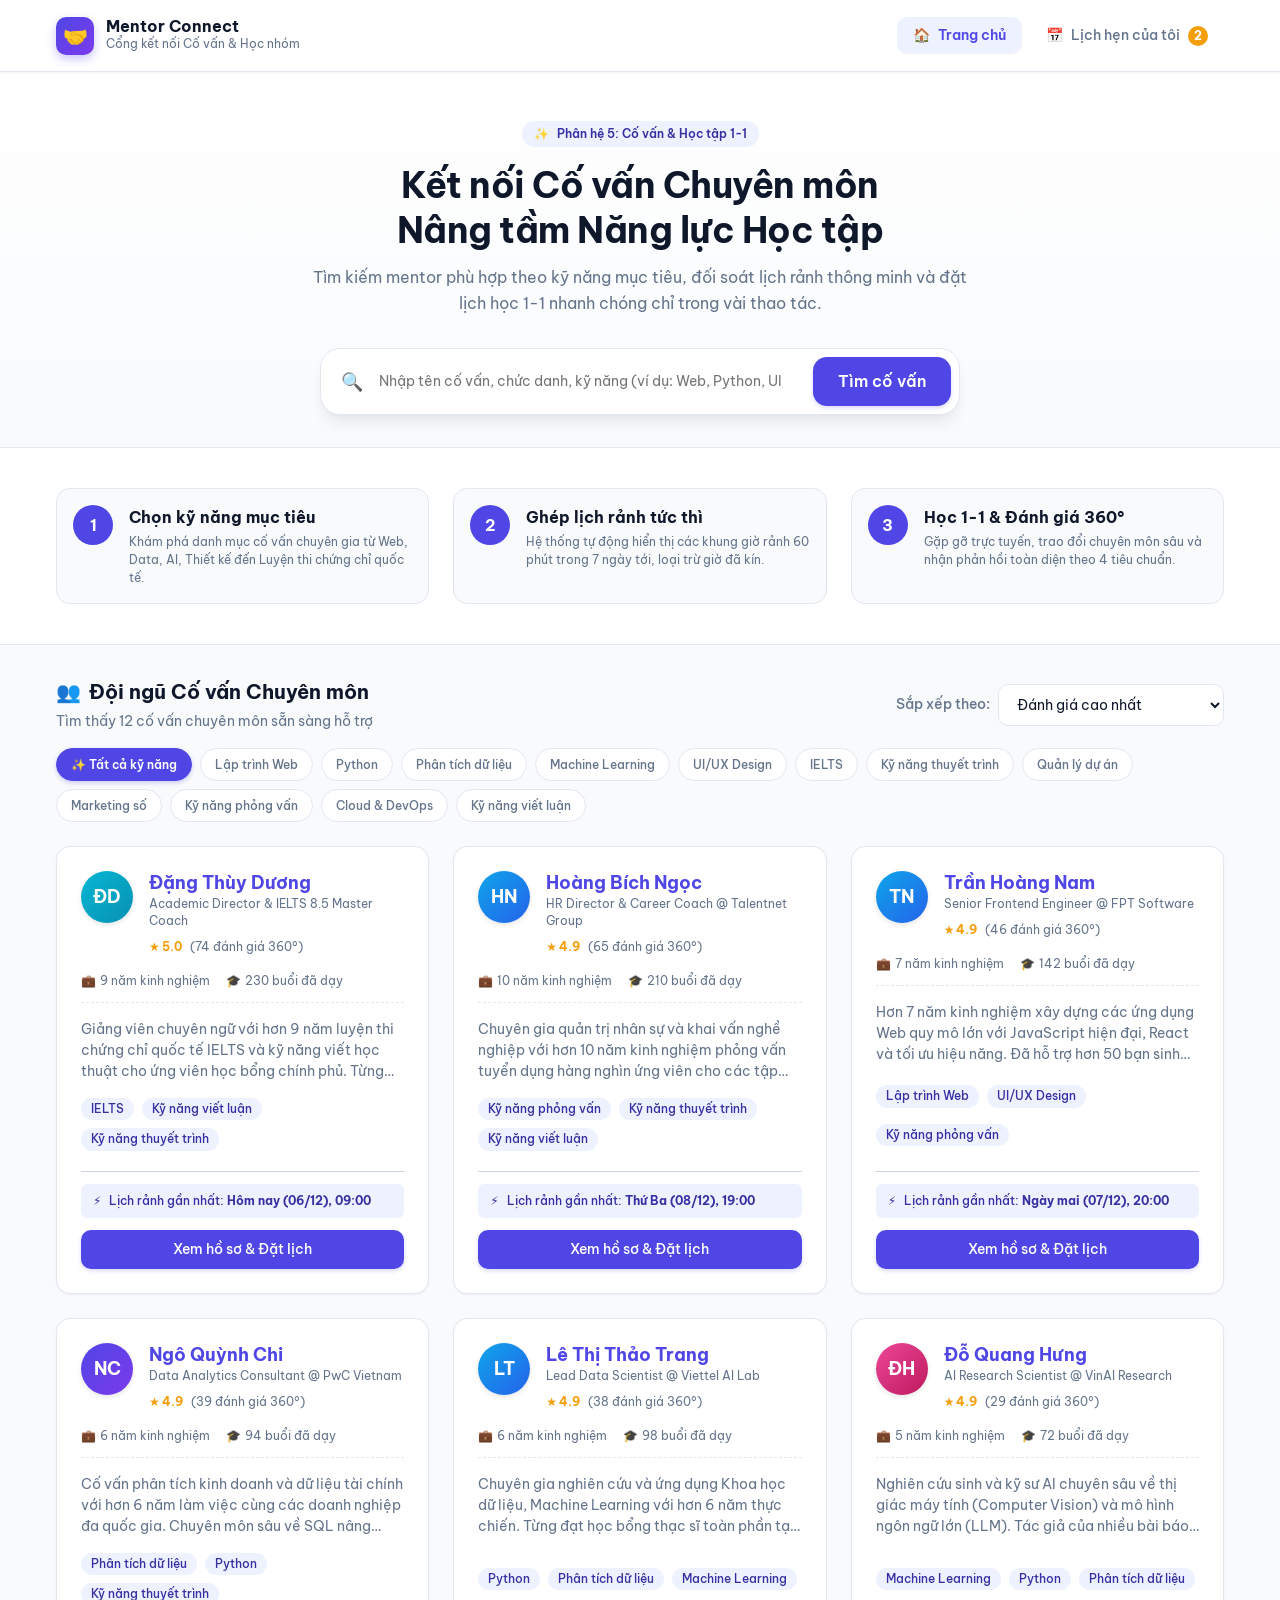
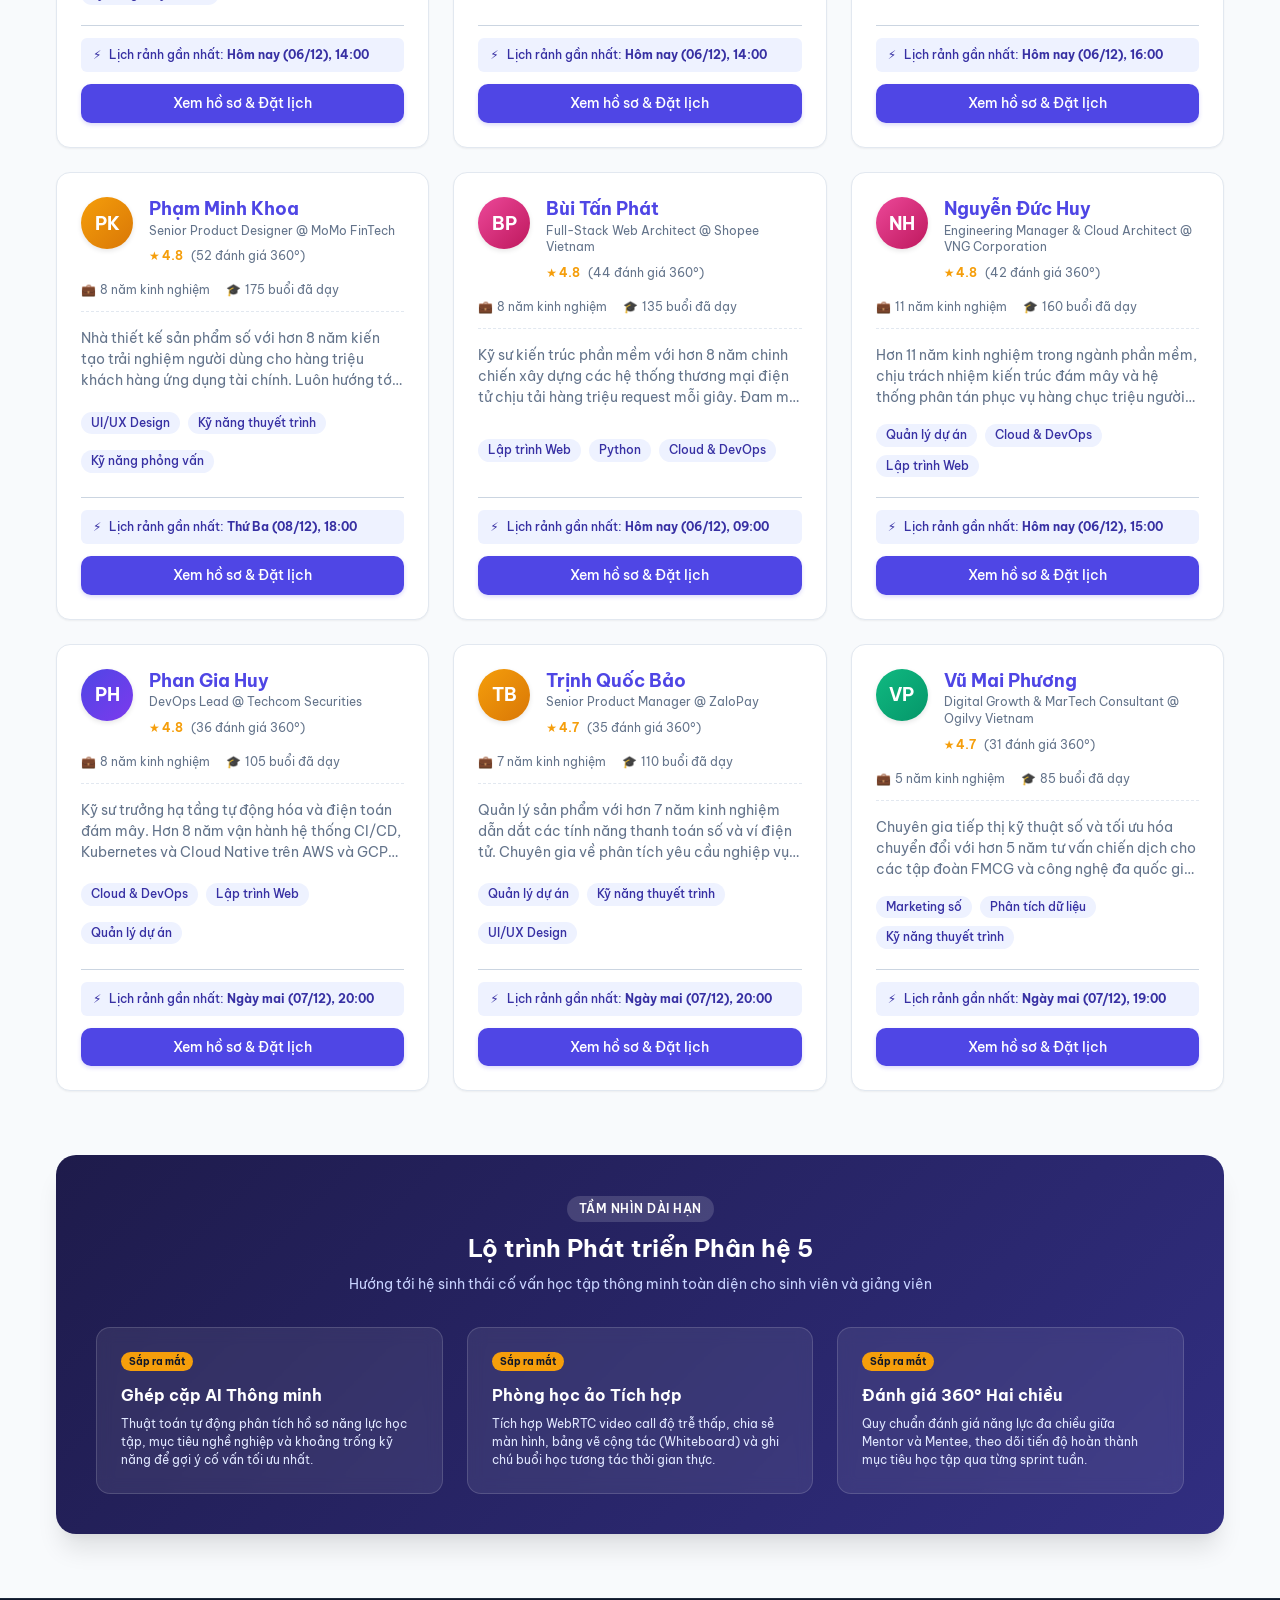
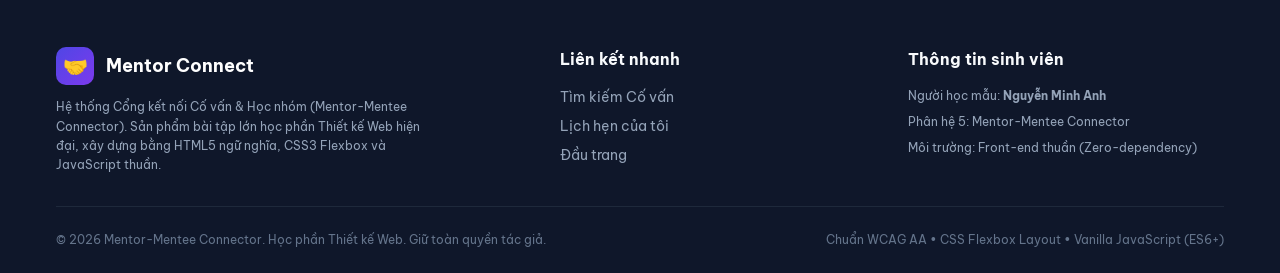
==== index.html @ dc3bfa80 "da hoan thanh" ====
<!DOCTYPE html>
<html lang="vi">
<head>
  <meta charset="UTF-8">
  <meta name="viewport" content="width=device-width, initial-scale=1.0">
  <title>Mentor Connect - Cổng kết nối Cố vấn & Học nhóm</title>
  <meta name="description" content="Nền tảng kết nối người học và cố vấn chuyên môn 1-1 theo kỹ năng mục tiêu và lịch rảnh linh hoạt.">

  <!-- Google Fonts: Be Vietnam Pro kèm fallback system font khi offline -->
  <link rel="preconnect" href="https://fonts.googleapis.com">
  <link rel="preconnect" href="https://fonts.gstatic.com" crossorigin>
  <link href="https://fonts.googleapis.com/css2?family=Be+Vietnam+Pro:wght@400;500;600;700&display=swap" rel="stylesheet">

  <!-- CSS hệ thống -->
  <link rel="stylesheet" href="css/style.css">
</head>
<body>

  <!-- ==========================================================================
       HEADER & THANH ĐIỀU HƯỚNG CHUNG
       ========================================================================== -->
  <header class="c-header">
    <div class="l-container c-header__inner">
      <a href="index.html" class="c-logo" aria-label="Mentor Connect - Về trang chủ">
        <span class="c-logo__icon" aria-hidden="true">🤝</span>
        <div class="c-logo__text">
          <span class="c-logo__title">Mentor Connect</span>
          <span class="c-logo__sub">Cổng kết nối Cố vấn & Học nhóm</span>
        </div>
      </a>

      <!-- Nút Hamburger Menu trên di động -->
      <button type="button" class="c-hamburger js-hamburger-btn" aria-label="Mở menu điều hướng" aria-expanded="false" aria-controls="main-nav">
        <span class="c-hamburger__line"></span>
        <span class="c-hamburger__line"></span>
        <span class="c-hamburger__line"></span>
      </button>

      <!-- Navigation links -->
      <nav id="main-nav" class="c-nav js-nav-menu" aria-label="Thanh điều hướng chính">
        <ul class="c-nav__list">
          <li>
            <a href="index.html" class="c-nav__link c-nav__link--active" aria-current="page">
              <span aria-hidden="true">🏠</span> Trang chủ
            </a>
          </li>
          <li>
            <a href="my-bookings.html" class="c-nav__link">
              <span aria-hidden="true">📅</span> Lịch hẹn của tôi
              <span class="c-nav__badge js-nav-upcoming-badge c-nav__badge--empty" aria-label="Số buổi sắp tới">0</span>
            </a>
          </li>
        </ul>
      </nav>
    </div>
  </header>

  <!-- ==========================================================================
       HERO BANNER & TÌM KIẾM CỐ VẤN
       ========================================================================== -->
  <section class="c-hero" aria-labelledby="hero-title">
    <div class="l-container">
      <div class="c-hero__badge">
        <span aria-hidden="true">✨</span> Phân hệ 5: Cố vấn & Học tập 1-1
      </div>
      <h1 id="hero-title" class="c-hero__title">
        Kết nối Cố vấn Chuyên môn<br>Nâng tầm Năng lực Học tập
      </h1>
      <p class="c-hero__desc">
        Tìm kiếm mentor phù hợp theo kỹ năng mục tiêu, đối soát lịch rảnh thông minh và đặt lịch học 1-1 nhanh chóng chỉ trong vài thao tác.
      </p>

      <!-- Form tìm kiếm từ khóa -->
      <form class="c-search-bar" id="search-form" role="search" onsubmit="return false;">
        <div class="c-search-bar__input-wrapper">
          <span class="c-search-bar__icon" aria-hidden="true">🔍</span>
          <label for="keyword-input" class="sr-only" style="position: absolute; width: 1px; height: 1px; padding: 0; margin: -1px; overflow: hidden; clip: rect(0, 0, 0, 0); border: 0;">Tìm kiếm theo tên, chức danh, kỹ năng</label>
          <input 
            type="search" 
            id="keyword-input" 
            class="c-input c-search-bar__input" 
            placeholder="Nhập tên cố vấn, chức danh, kỹ năng (ví dụ: Web, Python, UI/UX...)"
            autocomplete="off"
            aria-label="Tìm kiếm cố vấn"
          >
        </div>
        <button type="submit" class="c-btn c-btn--primary c-btn--lg" id="search-submit-btn">
          Tìm cố vấn
        </button>
      </form>
    </div>
  </section>

  <!-- ==========================================================================
       ĐIỂM NHẤN TẦM NHÌN: CÁCH HOẠT ĐỘNG 3 BƯỚC
       ========================================================================== -->
  <section class="c-steps-section" aria-labelledby="steps-title">
    <div class="l-container">
      <h2 id="steps-title" class="sr-only" style="position: absolute; width: 1px; height: 1px; padding: 0; margin: -1px; overflow: hidden; clip: rect(0, 0, 0, 0); border: 0;">Cách Mentor Connect hoạt động</h2>
      <div class="c-steps-grid">
        <article class="c-step-card">
          <div class="c-step-card__num">1</div>
          <div>
            <h3 class="c-step-card__title">Chọn kỹ năng mục tiêu</h3>
            <p class="c-step-card__desc">Khám phá danh mục cố vấn chuyên gia từ Web, Data, AI, Thiết kế đến Luyện thi chứng chỉ quốc tế.</p>
          </div>
        </article>

        <article class="c-step-card">
          <div class="c-step-card__num">2</div>
          <div>
            <h3 class="c-step-card__title">Ghép lịch rảnh tức thì</h3>
            <p class="c-step-card__desc">Hệ thống tự động hiển thị các khung giờ rảnh 60 phút trong 7 ngày tới, loại trừ giờ đã kín.</p>
          </div>
        </article>

        <article class="c-step-card">
          <div class="c-step-card__num">3</div>
          <div>
            <h3 class="c-step-card__title">Học 1-1 & Đánh giá 360°</h3>
            <p class="c-step-card__desc">Gặp gỡ trực tuyến, trao đổi chuyên môn sâu và nhận phản hồi toàn diện theo 4 tiêu chuẩn.</p>
          </div>
        </article>
      </div>
    </div>
  </section>

  <!-- ==========================================================================
       KHỐI CHÍNH: DANH SÁCH & BỘ LỌC CỐ VẤN
       ========================================================================== -->
  <main class="l-main">
    <div class="l-container">

      <!-- Tiêu đề & Chọn sắp xếp -->
      <div class="l-flex l-justify-between l-items-center l-flex-wrap l-gap-4" style="margin-bottom: var(--spacing-4);">
        <div>
          <h2 class="c-section-title" style="margin-bottom: var(--spacing-1);">
            <span aria-hidden="true">👥</span> Đội ngũ Cố vấn Chuyên môn
          </h2>
          <p id="results-count" class="l-gap-2" style="font-size: var(--font-size-sm); color: var(--color-text-muted);" aria-live="polite">
            Đang tải dữ liệu...
          </p>
        </div>

        <!-- Bộ chọn sắp xếp -->
        <div class="l-flex l-items-center l-gap-2">
          <label for="sort-select" style="font-size: var(--font-size-sm); color: var(--color-text-muted); font-weight: var(--font-weight-medium); white-space: nowrap;">
            Sắp xếp theo:
          </label>
          <select id="sort-select" class="c-select" style="width: auto; padding-right: var(--spacing-8);">
            <option value="rating-desc">Đánh giá cao nhất</option>
            <option value="exp-desc">Nhiều kinh nghiệm nhất</option>
            <option value="name-asc">Tên A-Z</option>
          </select>
        </div>
      </div>

      <!-- Bộ lọc chip kỹ năng (Flexbox Bắt buộc, flex-wrap) -->
      <div class="c-chip-group" id="skill-chips-container" role="group" aria-label="Bộ lọc kỹ năng">
        <!-- Render động từ SKILLS -->
      </div>

      <!-- Danh sách thẻ Cố vấn (Flexbox 3 cột / 2 cột / 1 cột) -->
      <section id="mentor-list-container" class="c-mentor-list" aria-label="Danh sách các cố vấn">
        <!-- Render động qua home.js -->
      </section>

      <!-- Trạng thái khi không tìm thấy kết quả (Empty State) -->
      <div id="no-results-state" class="c-empty-state" style="display: none;">
        <div class="c-empty-state__icon" aria-hidden="true">🔎</div>
        <h3 class="c-empty-state__title">Không tìm thấy cố vấn phù hợp</h3>
        <p class="c-empty-state__desc">
          Rất tiếc, không có cố vấn nào khớp với từ khóa tìm kiếm và kỹ năng bạn đã chọn. Vui lòng thử từ khóa khác hoặc đặt lại bộ lọc.
        </p>
        <button type="button" class="c-btn c-btn--outline" id="clear-filters-btn">
          <span aria-hidden="true">↺</span> Đặt lại bộ lọc
        </button>
      </div>

      <!-- ==========================================================================
           ĐIỂM NHẤN TẦM NHÌN: LỘ TRÌNH PHÁT TRIỂN (ROADMAP)
           ========================================================================== -->
      <section class="c-roadmap-section" aria-labelledby="roadmap-title">
        <div class="c-roadmap__header">
          <span class="c-roadmap__badge">Tầm nhìn dài hạn</span>
          <h2 id="roadmap-title" class="c-roadmap__title">Lộ trình Phát triển Phân hệ 5</h2>
          <p class="c-roadmap__desc">
            Hướng tới hệ sinh thái cố vấn học tập thông minh toàn diện cho sinh viên và giảng viên
          </p>
        </div>

        <div class="c-roadmap__grid">
          <article class="c-roadmap__card">
            <span class="c-roadmap__tag">Sắp ra mắt</span>
            <h3 class="c-roadmap__card-title">Ghép cặp AI Thông minh</h3>
            <p class="c-roadmap__card-desc">
              Thuật toán tự động phân tích hồ sơ năng lực học tập, mục tiêu nghề nghiệp và khoảng trống kỹ năng để gợi ý cố vấn tối ưu nhất.
            </p>
          </article>

          <article class="c-roadmap__card">
            <span class="c-roadmap__tag">Sắp ra mắt</span>
            <h3 class="c-roadmap__card-title">Phòng học ảo Tích hợp</h3>
            <p class="c-roadmap__card-desc">
              Tích hợp WebRTC video call độ trễ thấp, chia sẻ màn hình, bảng vẽ cộng tác (Whiteboard) và ghi chú buổi học tương tác thời gian thực.
            </p>
          </article>

          <article class="c-roadmap__card">
            <span class="c-roadmap__tag">Sắp ra mắt</span>
            <h3 class="c-roadmap__card-title">Đánh giá 360° Hai chiều</h3>
            <p class="c-roadmap__card-desc">
              Quy chuẩn đánh giá năng lực đa chiều giữa Mentor và Mentee, theo dõi tiến độ hoàn thành mục tiêu học tập qua từng sprint tuần.
            </p>
          </article>
        </div>
      </section>

    </div>
  </main>

  <!-- ==========================================================================
       FOOTER DÙNG CHUNG
       ========================================================================== -->
  <footer class="c-footer">
    <div class="l-container">
      <div class="c-footer__grid">
        <div class="c-footer__col" style="flex: 2 1 320px;">
          <div class="c-logo" style="margin-bottom: var(--spacing-3); color: #ffffff;">
            <span class="c-logo__icon" style="box-shadow: none;" aria-hidden="true">🤝</span>
            <span class="c-logo__title" style="color: #ffffff; font-size: var(--font-size-lg);">Mentor Connect</span>
          </div>
          <p style="font-size: var(--font-size-xs); line-height: 1.6; max-width: 380px;">
            Hệ thống Cổng kết nối Cố vấn & Học nhóm (Mentor-Mentee Connector). Sản phẩm bài tập lớn học phần Thiết kế Web hiện đại, xây dựng bằng HTML5 ngữ nghĩa, CSS3 Flexbox và JavaScript thuần.
          </p>
        </div>

        <div class="c-footer__col">
          <h4 class="c-footer__title">Liên kết nhanh</h4>
          <ul class="c-footer__links">
            <li><a href="index.html" class="c-footer__link">Tìm kiếm Cố vấn</a></li>
            <li><a href="my-bookings.html" class="c-footer__link">Lịch hẹn của tôi</a></li>
            <li><a href="#hero-title" class="c-footer__link">Đầu trang</a></li>
          </ul>
        </div>

        <div class="c-footer__col">
          <h4 class="c-footer__title">Thông tin sinh viên</h4>
          <ul class="c-footer__links" style="font-size: var(--font-size-xs);">
            <li>Người học mẫu: <strong>Nguyễn Minh Anh</strong></li>
            <li>Phân hệ 5: Mentor-Mentee Connector</li>
            <li>Môi trường: Front-end thuần (Zero-dependency)</li>
          </ul>
        </div>
      </div>

      <div class="c-footer__bottom">
        <div>&copy; 2026 Mentor-Mentee Connector. Học phần Thiết kế Web. Giữ toàn quyền tác giả.</div>
        <div>Chuẩn WCAG AA • CSS Flexbox Layout • Vanilla JavaScript (ES6+)</div>
      </div>
    </div>
  </footer>

  <!-- ==========================================================================
       SCRIPTS: Nạp đúng thứ tự phụ thuộc bắt buộc
       data.js -> utils.js -> storage.js -> common.js -> home.js
       ========================================================================== -->
  <script src="js/data.js"></script>
  <script src="js/utils.js"></script>
  <script src="js/storage.js"></script>
  <script src="js/common.js"></script>
  <script src="js/home.js"></script>

</body>
</html>
---- css/style.css ----
/**
 * HỆ THỐNG GIAO DIỆN CHÍNH (MAIN STYLESHEET)
 * Cổng kết nối Cố vấn & Học nhóm (Mentor-Mentee Connector)
 * Tuân thủ phương pháp BEM, sử dụng CSS Variables và Flexbox toàn diện.
 */

/* ==========================================================================
   1. DESIGN TOKENS & CSS VARIABLES
   ========================================================================== */
:root {
  /* Màu chủ đạo & Thương hiệu */
  --color-primary: #4f46e5;
  --color-primary-hover: #4338ca;
  --color-primary-light: #eef2ff;
  --color-primary-dark: #3730a3;

  /* Màu bổ trợ & Nhấn (Warm CTA) */
  --color-accent: #f59e0b;
  --color-accent-hover: #d97706;
  --color-accent-light: #fef3c7;

  /* Màu phản hồi trạng thái */
  --color-success: #10b981;
  --color-success-light: #ecfdf5;
  --color-success-border: #a7f3d0;
  
  --color-danger: #ef4444;
  --color-danger-light: #fef2f2;
  --color-danger-border: #fecaca;
  
  --color-warning: #f59e0b;
  --color-warning-light: #fffbeb;
  --color-warning-border: #fde68a;

  --color-info: #0ea5e9;
  --color-info-light: #f0f9ff;
  --color-info-border: #bae6fd;

  /* Gam màu trung tính (Neutral Gray) */
  --color-bg-body: #f8fafc;
  --color-bg-surface: #ffffff;
  --color-bg-subtle: #f1f5f9;
  --color-border: #e2e8f0;
  --color-border-subtle: #cbd5e1;

  --color-text-main: #0f172a;
  --color-text-muted: #64748b;
  --color-text-subtle: #94a3b8;
  --color-text-inverse: #ffffff;

  /* Typography */
  --font-family-base: 'Be Vietnam Pro', system-ui, -apple-system, BlinkMacSystemFont, 'Segoe UI', Roboto, Helvetica, Arial, sans-serif;
  --font-family-mono: ui-monospace, SFMono-Regular, Menlo, Monaco, Consolas, monospace;

  --font-size-xs: 0.75rem;    /* 12px */
  --font-size-sm: 0.875rem;   /* 14px */
  --font-size-base: 1rem;     /* 16px */
  --font-size-lg: 1.125rem;   /* 18px */
  --font-size-xl: 1.25rem;    /* 20px */
  --font-size-2xl: 1.5rem;    /* 24px */
  --font-size-3xl: 1.875rem;  /* 30px */
  --font-size-4xl: 2.25rem;   /* 36px */

  --font-weight-regular: 400;
  --font-weight-medium: 500;
  --font-weight-semibold: 600;
  --font-weight-bold: 700;

  --line-height-tight: 1.25;
  --line-height-normal: 1.5;
  --line-height-relaxed: 1.625;

  /* Hệ thống khoảng cách (Spacing - bội số 4/8px) */
  --spacing-1: 0.25rem;  /* 4px */
  --spacing-2: 0.5rem;   /* 8px */
  --spacing-3: 0.75rem;  /* 12px */
  --spacing-4: 1rem;     /* 16px */
  --spacing-5: 1.25rem;  /* 20px */
  --spacing-6: 1.5rem;   /* 24px */
  --spacing-8: 2rem;     /* 32px */
  --spacing-10: 2.5rem;  /* 40px */
  --spacing-12: 3rem;    /* 48px */
  --spacing-16: 4rem;    /* 64px */

  /* Bán kính bo góc (Border Radius) */
  --radius-sm: 6px;
  --radius-md: 10px;
  --radius-lg: 14px;
  --radius-xl: 20px;
  --radius-full: 9999px;

  /* Bóng đổ (Box Shadows) */
  --shadow-sm: 0 1px 2px 0 rgba(0, 0, 0, 0.05);
  --shadow-md: 0 4px 6px -1px rgba(0, 0, 0, 0.07), 0 2px 4px -2px rgba(0, 0, 0, 0.05);
  --shadow-lg: 0 10px 15px -3px rgba(0, 0, 0, 0.08), 0 4px 6px -4px rgba(0, 0, 0, 0.04);
  --shadow-xl: 0 20px 25px -5px rgba(0, 0, 0, 0.1), 0 8px 10px -6px rgba(0, 0, 0, 0.05);
  --shadow-card-hover: 0 12px 24px -4px rgba(79, 70, 229, 0.12), 0 4px 8px -2px rgba(0, 0, 0, 0.06);

  /* Hiệu ứng chuyển động (Transitions) */
  --transition-fast: 150ms cubic-bezier(0.4, 0, 0.2, 1);
  --transition-normal: 200ms cubic-bezier(0.4, 0, 0.2, 1);
  --transition-slow: 300ms cubic-bezier(0.4, 0, 0.2, 1);

  /* Kích thước layout */
  --container-max-width: 1200px;
  --navbar-height: 72px;
}

/* ==========================================================================
   2. RESET & BASE STYLES
   ========================================================================== */
*, *::before, *::after {
  box-sizing: border-box;
  margin: 0;
  padding: 0;
}

html {
  font-size: 16px;
  scroll-behavior: smooth;
  -webkit-text-size-adjust: 100%;
}

body {
  font-family: var(--font-family-base);
  font-size: var(--font-size-base);
  font-weight: var(--font-weight-regular);
  line-height: var(--line-height-normal);
  color: var(--color-text-main);
  background-color: var(--color-bg-body);
  min-height: 100vh;
  display: flex;
  flex-direction: column;
}

img, svg {
  display: block;
  max-width: 100%;
}

a {
  color: var(--color-primary);
  text-decoration: none;
  transition: color var(--transition-fast);
}

a:hover {
  color: var(--color-primary-hover);
}

button, input, textarea, select {
  font: inherit;
  color: inherit;
}

button {
  background: none;
  border: none;
  cursor: pointer;
}

/* Trạng thái focus-visible chuẩn cho trải nghiệm bàn phím */
:focus-visible {
  outline: 3px solid rgba(79, 70, 229, 0.5);
  outline-offset: 2px;
}

/* Tôn trọng người dùng tắt hiệu ứng */
@media (prefers-reduced-motion: reduce) {
  *, *::before, *::after {
    animation-duration: 0.01ms !important;
    animation-iteration-count: 1 !important;
    transition-duration: 0.01ms !important;
    scroll-behavior: auto !important;
  }
}

/* ==========================================================================
   3. BỐ CỤC CHUNG BẰNG FLEXBOX (LAYOUT HELPERS)
   ========================================================================== */
.l-container {
  width: 100%;
  max-width: var(--container-max-width);
  margin-left: auto;
  margin-right: auto;
  padding-left: var(--spacing-4);
  padding-right: var(--spacing-4);
}

.l-main {
  flex: 1 0 auto;
  padding-top: var(--spacing-8);
  padding-bottom: var(--spacing-16);
}

/* Flexbox utilities */
.l-flex {
  display: flex;
}

.l-flex-col {
  display: flex;
  flex-direction: column;
}

.l-flex-wrap {
  flex-wrap: wrap;
}

.l-items-center {
  align-items: center;
}

.l-items-start {
  align-items: flex-start;
}

.l-justify-between {
  justify-content: space-between;
}

.l-justify-center {
  justify-content: center;
}

.l-gap-1 { gap: var(--spacing-1); }
.l-gap-2 { gap: var(--spacing-2); }
.l-gap-3 { gap: var(--spacing-3); }
.l-gap-4 { gap: var(--spacing-4); }
.l-gap-6 { gap: var(--spacing-6); }
.l-gap-8 { gap: var(--spacing-8); }

/* Bố cục lưới Profile 2 cột bằng Flexbox */
.l-profile-layout {
  display: flex;
  flex-direction: column;
  gap: var(--spacing-8);
}

@media (min-width: 1024px) {
  .l-profile-layout {
    flex-direction: row;
    align-items: flex-start;
  }

  .l-profile-main {
    flex: 1 1 65%;
    min-width: 0;
  }

  .l-profile-aside {
    flex: 0 0 35%;
    position: sticky;
    top: calc(var(--navbar-height) + var(--spacing-4));
  }
}

/* ==========================================================================
   4. THANH ĐIỀU HƯỚNG CHUNG (NAVBAR COMPONENT)
   ========================================================================== */
.c-header {
  position: sticky;
  top: 0;
  z-index: 100;
  background-color: var(--color-bg-surface);
  border-bottom: 1px solid var(--color-border);
  box-shadow: var(--shadow-sm);
  height: var(--navbar-height);
}

.c-header__inner {
  display: flex;
  align-items: center;
  justify-content: space-between;
  height: 100%;
}

.c-logo {
  display: flex;
  align-items: center;
  gap: var(--spacing-3);
  font-weight: var(--font-weight-bold);
  font-size: var(--font-size-lg);
  color: var(--color-text-main);
  text-decoration: none;
}

.c-logo:hover {
  color: var(--color-primary);
}

.c-logo__icon {
  width: 38px;
  height: 38px;
  border-radius: var(--radius-md);
  background: linear-gradient(135deg, var(--color-primary) 0%, #7c3aed 100%);
  color: var(--color-text-inverse);
  display: flex;
  align-items: center;
  justify-content: center;
  font-size: var(--font-size-xl);
  box-shadow: 0 4px 10px rgba(79, 70, 229, 0.3);
}

.c-logo__text {
  display: flex;
  flex-direction: column;
}

.c-logo__title {
  font-size: var(--font-size-base);
  font-weight: var(--font-weight-bold);
  line-height: 1.1;
  color: var(--color-text-main);
}

.c-logo__sub {
  font-size: var(--font-size-xs);
  color: var(--color-text-muted);
  font-weight: var(--font-weight-regular);
}

/* Navigation Links */
.c-nav {
  display: flex;
  align-items: center;
  gap: var(--spacing-2);
}

.c-nav__list {
  display: flex;
  align-items: center;
  list-style: none;
  gap: var(--spacing-2);
}

.c-nav__link {
  display: flex;
  align-items: center;
  gap: var(--spacing-2);
  padding: var(--spacing-2) var(--spacing-4);
  font-size: var(--font-size-sm);
  font-weight: var(--font-weight-medium);
  color: var(--color-text-muted);
  border-radius: var(--radius-md);
  transition: all var(--transition-fast);
  text-decoration: none;
  position: relative;
}

.c-nav__link:hover {
  color: var(--color-primary);
  background-color: var(--color-primary-light);
}

.c-nav__link--active {
  color: var(--color-primary);
  background-color: var(--color-primary-light);
  font-weight: var(--font-weight-semibold);
}

.c-nav__badge {
  display: inline-flex;
  align-items: center;
  justify-content: center;
  min-width: 20px;
  height: 20px;
  padding: 0 6px;
  font-size: var(--font-size-xs);
  font-weight: var(--font-weight-bold);
  color: var(--color-text-inverse);
  background-color: var(--color-accent);
  border-radius: var(--radius-full);
  line-height: 1;
}

.c-nav__badge--empty {
  display: none;
}

/* Hamburger toggle trên Mobile */
.c-hamburger {
  display: none;
  flex-direction: column;
  justify-content: space-around;
  width: 36px;
  height: 36px;
  padding: 6px;
  border-radius: var(--radius-sm);
  background-color: transparent;
  border: 1px solid var(--color-border);
}

.c-hamburger__line {
  width: 100%;
  height: 2px;
  background-color: var(--color-text-main);
  border-radius: 2px;
  transition: all var(--transition-fast);
}

@media (max-width: 767px) {
  .c-hamburger {
    display: flex;
  }

  .c-nav {
    position: absolute;
    top: var(--navbar-height);
    left: 0;
    right: 0;
    background-color: var(--color-bg-surface);
    border-bottom: 1px solid var(--color-border);
    box-shadow: var(--shadow-lg);
    padding: var(--spacing-4);
    display: none;
    flex-direction: column;
    align-items: stretch;
  }

  .c-nav--open {
    display: flex;
  }

  .c-nav__list {
    flex-direction: column;
    align-items: stretch;
    width: 100%;
    gap: var(--spacing-2);
  }

  .c-nav__link {
    justify-content: space-between;
    padding: var(--spacing-3) var(--spacing-4);
    font-size: var(--font-size-base);
  }
}

/* ==========================================================================
   5. NÚT BẤM VÀ ĐIỀU KHIỂN FORM (BUTTONS & FORM CONTROLS)
   ========================================================================== */
.c-btn {
  display: inline-flex;
  align-items: center;
  justify-content: center;
  gap: var(--spacing-2);
  padding: 0.625rem 1.25rem;
  font-size: var(--font-size-sm);
  font-weight: var(--font-weight-medium);
  border-radius: var(--radius-md);
  border: 1px solid transparent;
  cursor: pointer;
  text-decoration: none;
  transition: all var(--transition-fast);
  white-space: nowrap;
  line-height: 1.2;
}

.c-btn:disabled, .c-btn[aria-disabled="true"] {
  opacity: 0.6;
  cursor: not-allowed;
  pointer-events: none;
}

.c-btn--primary {
  background-color: var(--color-primary);
  color: var(--color-text-inverse);
  box-shadow: 0 2px 4px rgba(79, 70, 229, 0.2);
}

.c-btn--primary:hover:not(:disabled) {
  background-color: var(--color-primary-hover);
  color: var(--color-text-inverse);
  box-shadow: 0 4px 8px rgba(79, 70, 229, 0.3);
  transform: translateY(-1px);
}

.c-btn--primary:active:not(:disabled) {
  transform: translateY(0);
}

.c-btn--accent {
  background-color: var(--color-accent);
  color: var(--color-text-main);
  font-weight: var(--font-weight-semibold);
  box-shadow: 0 2px 4px rgba(245, 158, 11, 0.2);
}

.c-btn--accent:hover:not(:disabled) {
  background-color: var(--color-accent-hover);
  color: var(--color-text-inverse);
  transform: translateY(-1px);
}

.c-btn--secondary {
  background-color: var(--color-bg-subtle);
  color: var(--color-text-main);
  border-color: var(--color-border);
}

.c-btn--secondary:hover:not(:disabled) {
  background-color: #e2e8f0;
  color: var(--color-text-main);
}

.c-btn--outline {
  background-color: transparent;
  color: var(--color-primary);
  border-color: var(--color-primary);
}

.c-btn--outline:hover:not(:disabled) {
  background-color: var(--color-primary-light);
}

.c-btn--danger-outline {
  background-color: transparent;
  color: var(--color-danger);
  border-color: var(--color-danger-border);
}

.c-btn--danger-outline:hover:not(:disabled) {
  background-color: var(--color-danger-light);
  border-color: var(--color-danger);
}

.c-btn--danger {
  background-color: var(--color-danger);
  color: var(--color-text-inverse);
}

.c-btn--danger:hover:not(:disabled) {
  background-color: #dc2626;
}

.c-btn--sm {
  padding: 0.4rem 0.75rem;
  font-size: var(--font-size-xs);
  border-radius: var(--radius-sm);
}

.c-btn--lg {
  padding: 0.875rem 1.5rem;
  font-size: var(--font-size-base);
  font-weight: var(--font-weight-semibold);
  border-radius: var(--radius-lg);
}

.c-btn--full {
  width: 100%;
}

/* Nhóm form input */
.c-form-group {
  display: flex;
  flex-direction: column;
  gap: var(--spacing-2);
  margin-bottom: var(--spacing-4);
}

.c-label {
  font-size: var(--font-size-sm);
  font-weight: var(--font-weight-medium);
  color: var(--color-text-main);
  display: flex;
  align-items: center;
  justify-content: space-between;
}

.c-label__req {
  color: var(--color-danger);
  margin-left: var(--spacing-1);
}

.c-input, .c-textarea, .c-select {
  width: 100%;
  padding: 0.625rem 0.875rem;
  font-size: var(--font-size-sm);
  background-color: var(--color-bg-surface);
  border: 1px solid var(--color-border);
  border-radius: var(--radius-md);
  color: var(--color-text-main);
  transition: border-color var(--transition-fast), box-shadow var(--transition-fast);
}

.c-input:hover, .c-textarea:hover, .c-select:hover {
  border-color: var(--color-border-subtle);
}

.c-input:focus, .c-textarea:focus, .c-select:focus {
  border-color: var(--color-primary);
  box-shadow: 0 0 0 3px rgba(79, 70, 229, 0.15);
  outline: none;
}

.c-input--error, .c-textarea--error {
  border-color: var(--color-danger);
  background-color: #fffbfa;
}

.c-input--error:focus, .c-textarea--error:focus {
  border-color: var(--color-danger);
  box-shadow: 0 0 0 3px rgba(239, 68, 68, 0.15);
}

.c-textarea {
  min-height: 90px;
  resize: vertical;
}

.c-form-hint {
  font-size: var(--font-size-xs);
  color: var(--color-text-muted);
  display: flex;
  justify-content: space-between;
}

.c-form-error {
  font-size: var(--font-size-xs);
  color: var(--color-danger);
  font-weight: var(--font-weight-medium);
  margin-top: var(--spacing-1);
  display: flex;
  align-items: center;
  gap: var(--spacing-1);
}

/* ==========================================================================
   6. BỘ LỌC CHIP & SKILLS TAGS (FLEXBOX BẮT BUỘC)
   ========================================================================== */
/* Hàng chip bộ lọc kỹ năng: Flexbox flex-wrap */
.c-chip-group {
  display: flex;
  flex-wrap: wrap;
  gap: var(--spacing-2);
  align-items: center;
  margin-bottom: var(--spacing-6);
}

.c-chip {
  display: inline-flex;
  align-items: center;
  padding: 0.4rem 0.875rem;
  font-size: var(--font-size-xs);
  font-weight: var(--font-weight-medium);
  color: var(--color-text-muted);
  background-color: var(--color-bg-surface);
  border: 1px solid var(--color-border);
  border-radius: var(--radius-full);
  cursor: pointer;
  transition: all var(--transition-fast);
  user-select: none;
}

.c-chip:hover {
  border-color: var(--color-primary);
  color: var(--color-primary);
  background-color: var(--color-primary-light);
}

.c-chip[aria-pressed="true"], .c-chip--active {
  background-color: var(--color-primary);
  color: var(--color-text-inverse);
  border-color: var(--color-primary);
  box-shadow: 0 2px 4px rgba(79, 70, 229, 0.25);
  font-weight: var(--font-weight-semibold);
}

/* Nhãn kỹ năng (Skills Tags dạng pill): Flexbox flex-wrap */
.c-skill-tags {
  display: flex;
  flex-wrap: wrap;
  gap: var(--spacing-2);
  align-items: center;
}

.c-skill-tag {
  display: inline-flex;
  align-items: center;
  padding: 0.25rem 0.625rem;
  font-size: var(--font-size-xs);
  font-weight: var(--font-weight-medium);
  color: var(--color-primary-dark);
  background-color: var(--color-primary-light);
  border-radius: var(--radius-full);
  line-height: 1.2;
  transition: all var(--transition-fast);
}

/* Kỹ năng đang được tìm kiếm hoặc lọc sẽ được tô nổi bật */
.c-skill-tag--highlight {
  background: linear-gradient(135deg, #fef3c7 0%, #fde68a 100%);
  color: #92400e;
  border: 1px solid #f59e0b;
  font-weight: var(--font-weight-bold);
  box-shadow: 0 1px 3px rgba(245, 158, 11, 0.2);
}

/* ==========================================================================
   7. LỊCH RẢNH (AVAILABILITY SLOTS) BẰNG FLEXBOX
   Có đủ 4 trạng thái, phân biệt bằng màu + họa tiết/biểu tượng
   ========================================================================== */
.c-slots-container {
  display: flex;
  flex-direction: column;
  gap: var(--spacing-4);
}

/* Hàng tab ngày 7 ngày tới (Flexbox cuộn ngang trên mobile) */
.c-day-tabs {
  display: flex;
  gap: var(--spacing-2);
  overflow-x: auto;
  padding-bottom: var(--spacing-2);
  scroll-snap-type: x mandatory;
  -webkit-overflow-scrolling: touch;
}

.c-day-tabs::-webkit-scrollbar {
  height: 4px;
}

.c-day-tabs::-webkit-scrollbar-thumb {
  background: var(--color-border-subtle);
  border-radius: var(--radius-full);
}

.c-day-tab {
  flex: 0 0 auto;
  display: flex;
  flex-direction: column;
  align-items: center;
  justify-content: center;
  min-width: 100px;
  padding: var(--spacing-2) var(--spacing-3);
  background-color: var(--color-bg-surface);
  border: 1px solid var(--color-border);
  border-radius: var(--radius-md);
  cursor: pointer;
  transition: all var(--transition-fast);
  scroll-snap-align: start;
}

.c-day-tab:hover {
  border-color: var(--color-primary);
  background-color: var(--color-primary-light);
}

.c-day-tab[aria-selected="true"], .c-day-tab--active {
  background-color: var(--color-primary);
  border-color: var(--color-primary);
  color: var(--color-text-inverse);
  box-shadow: 0 4px 8px rgba(79, 70, 229, 0.25);
}

.c-day-tab__dow {
  font-size: var(--font-size-xs);
  font-weight: var(--font-weight-medium);
  text-transform: uppercase;
  letter-spacing: 0.5px;
}

.c-day-tab__date {
  font-size: var(--font-size-sm);
  font-weight: var(--font-weight-bold);
  margin-top: 2px;
}

.c-day-tab__badge {
  font-size: 10px;
  font-weight: var(--font-weight-bold);
  padding: 1px 6px;
  border-radius: var(--radius-full);
  margin-top: 4px;
  background-color: var(--color-accent-light);
  color: #92400e;
}

.c-day-tab[aria-selected="true"] .c-day-tab__badge {
  background-color: var(--color-text-inverse);
  color: var(--color-primary);
}

/* Khối danh sách các khung giờ: Flexbox, flex-wrap, gap */
.c-slots-grid {
  display: flex;
  flex-wrap: wrap;
  gap: var(--spacing-3);
  align-items: center;
}

/* Nút Slot chung */
.c-slot {
  display: inline-flex;
  align-items: center;
  justify-content: center;
  gap: var(--spacing-2);
  min-width: 140px;
  padding: 0.625rem 1rem;
  font-size: var(--font-size-sm);
  font-weight: var(--font-weight-medium);
  border-radius: var(--radius-md);
  border: 1.5px solid transparent;
  cursor: pointer;
  transition: all var(--transition-fast);
  user-select: none;
  position: relative;
}

.c-slot__icon {
  font-size: 14px;
}

/* Trạng thái 1: Còn trống (Available) */
.c-slot--available {
  background-color: var(--color-bg-surface);
  border-color: var(--color-border);
  color: var(--color-text-main);
  box-shadow: var(--shadow-sm);
}

.c-slot--available:hover {
  border-color: var(--color-primary);
  color: var(--color-primary);
  background-color: var(--color-primary-light);
  transform: translateY(-2px);
  box-shadow: 0 4px 6px rgba(79, 70, 229, 0.12);
}

/* Trạng thái 2: Đang chọn (Selected) */
.c-slot--selected {
  background-color: var(--color-primary);
  border-color: var(--color-primary-dark);
  color: var(--color-text-inverse);
  font-weight: var(--font-weight-semibold);
  box-shadow: 0 4px 10px rgba(79, 70, 229, 0.35);
  transform: translateY(-1px);
}

/* Trạng thái 3: Đã kín (Booked / Disabled) */
/* Phân biệt bằng: màu nền xám nhạt, viền đứt nét, chữ gạch ngang, nhãn 'Đã đặt' */
.c-slot--booked {
  background-color: #f1f5f9;
  border-color: #cbd5e1;
  border-style: dashed;
  color: #94a3b8;
  cursor: not-allowed;
  text-decoration: line-through;
  opacity: 0.8;
}

.c-slot--booked .c-slot__badge {
  font-size: 10px;
  background-color: #e2e8f0;
  color: #64748b;
  padding: 1px 4px;
  border-radius: 4px;
  text-decoration: none;
  margin-left: 2px;
}

/* Trạng thái 4: Đã qua (Past / Disabled) */
/* Phân biệt bằng: màu xám mờ hơn, biểu tượng đồng hồ khóa/gạch */
.c-slot--past {
  background-color: #f8fafc;
  border-color: #e2e8f0;
  color: #cbd5e1;
  cursor: not-allowed;
  opacity: 0.55;
}

/* Chú thích trạng thái (Legend) */
.c-slot-legend {
  display: flex;
  flex-wrap: wrap;
  gap: var(--spacing-4);
  align-items: center;
  padding: var(--spacing-3) var(--spacing-4);
  background-color: var(--color-bg-subtle);
  border-radius: var(--radius-md);
  font-size: var(--font-size-xs);
  color: var(--color-text-muted);
}

.c-slot-legend__item {
  display: flex;
  align-items: center;
  gap: var(--spacing-2);
}

.c-slot-legend__sample {
  width: 14px;
  height: 14px;
  border-radius: 3px;
  border: 1px solid transparent;
}

.c-slot-legend__sample--available {
  background-color: var(--color-bg-surface);
  border-color: var(--color-border);
}

.c-slot-legend__sample--selected {
  background-color: var(--color-primary);
}

.c-slot-legend__sample--booked {
  background-color: #f1f5f9;
  border-color: #cbd5e1;
  border-style: dashed;
}

.c-slot-legend__sample--past {
  background-color: #f8fafc;
  border-color: #e2e8f0;
  opacity: 0.55;
}

/* ==========================================================================
   8. THẺ CỐ VẤN & DANH SÁCH (MENTOR CARDS LIST)
   Bắt buộc dùng Flexbox co giãn 3 cột (desktop) / 2 cột (tablet) / 1 cột (mobile)
   ========================================================================== */
.c-mentor-list {
  display: flex;
  flex-wrap: wrap;
  gap: var(--spacing-6);
  margin-top: var(--spacing-6);
}

.c-mentor-card-wrapper {
  flex: 1 1 100%; /* Mobile: 1 cột */
  display: flex;
}

@media (min-width: 640px) {
  .c-mentor-card-wrapper {
    flex: 1 1 calc(50% - var(--spacing-6)); /* Tablet: 2 cột */
    max-width: calc(50% - (var(--spacing-6) / 2));
  }
}

@media (min-width: 1024px) {
  .c-mentor-card-wrapper {
    flex: 1 1 calc(33.333% - var(--spacing-6)); /* Desktop: 3 cột */
    max-width: calc(33.333% - (var(--spacing-6) * 2 / 3));
  }
}

/* Thẻ Cố vấn (article) */
.c-mentor-card {
  width: 100%;
  display: flex;
  flex-direction: column;
  background-color: var(--color-bg-surface);
  border: 1px solid var(--color-border);
  border-radius: var(--radius-lg);
  padding: var(--spacing-6);
  box-shadow: var(--shadow-sm);
  transition: transform var(--transition-normal), box-shadow var(--transition-normal), border-color var(--transition-normal);
  position: relative;
}

.c-mentor-card:hover {
  transform: translateY(-4px);
  box-shadow: var(--shadow-card-hover);
  border-color: rgba(79, 70, 229, 0.3);
}

.c-mentor-card__header {
  display: flex;
  gap: var(--spacing-4);
  align-items: flex-start;
  margin-bottom: var(--spacing-4);
}

.c-mentor-card__info {
  flex: 1;
  min-width: 0;
}

.c-mentor-card__name {
  font-size: var(--font-size-lg);
  font-weight: var(--font-weight-bold);
  color: var(--color-text-main);
  line-height: 1.3;
  margin-bottom: 2px;
}

.c-mentor-card__title {
  font-size: var(--font-size-xs);
  color: var(--color-text-muted);
  line-height: 1.4;
}

.c-mentor-card__rating-row {
  display: flex;
  align-items: center;
  gap: var(--spacing-2);
  margin-top: var(--spacing-2);
  font-size: var(--font-size-xs);
}

.c-star-rating {
  display: inline-flex;
  align-items: center;
  gap: 2px;
  color: var(--color-accent);
  font-weight: var(--font-weight-bold);
}

.c-mentor-card__reviews-count {
  color: var(--color-text-muted);
}

.c-mentor-card__bio {
  font-size: var(--font-size-sm);
  color: var(--color-text-muted);
  line-height: 1.5;
  margin-bottom: var(--spacing-4);
  display: -webkit-box;
  -webkit-line-clamp: 3;
  -webkit-box-orient: vertical;
  overflow: hidden;
}

.c-mentor-card__meta-row {
  display: flex;
  align-items: center;
  gap: var(--spacing-4);
  font-size: var(--font-size-xs);
  color: var(--color-text-muted);
  margin-bottom: var(--spacing-4);
  padding-bottom: var(--spacing-3);
  border-bottom: 1px dashed var(--color-border);
}

.c-meta-item {
  display: flex;
  align-items: center;
  gap: 4px;
}

.c-mentor-card__skills {
  margin-bottom: var(--spacing-5);
  flex-grow: 1;
}

.c-mentor-card__footer {
  margin-top: auto;
  display: flex;
  flex-direction: column;
  gap: var(--spacing-3);
  padding-top: var(--spacing-3);
  border-top: 1px solid var(--color-border-subtle);
}

.c-mentor-card__next-slot {
  font-size: var(--font-size-xs);
  color: var(--color-primary-dark);
  background-color: var(--color-primary-light);
  padding: var(--spacing-2) var(--spacing-3);
  border-radius: var(--radius-sm);
  display: flex;
  align-items: center;
  gap: var(--spacing-2);
  font-weight: var(--font-weight-medium);
}

/* Avatar CSS Thuần */
.c-avatar {
  display: inline-flex;
  align-items: center;
  justify-content: center;
  border-radius: var(--radius-full);
  font-weight: var(--font-weight-bold);
  user-select: none;
  flex-shrink: 0;
  box-shadow: 0 2px 5px rgba(0, 0, 0, 0.1);
}

.c-avatar--sm {
  width: 36px;
  height: 36px;
  font-size: 13px;
}

.c-avatar--md {
  width: 52px;
  height: 52px;
  font-size: 18px;
}

.c-avatar--lg {
  width: 72px;
  height: 72px;
  font-size: 24px;
}

.c-avatar--xl {
  width: 96px;
  height: 96px;
  font-size: 32px;
  box-shadow: 0 8px 16px rgba(0, 0, 0, 0.12);
}

/* ==========================================================================
   9. TRANG CHỦ: HERO & ROADMAP SECTION
   ========================================================================== */
.c-hero {
  background: linear-gradient(180deg, #ffffff 0%, var(--color-bg-body) 100%);
  padding: var(--spacing-12) 0 var(--spacing-8) 0;
  border-bottom: 1px solid var(--color-border);
  text-align: center;
}

.c-hero__badge {
  display: inline-flex;
  align-items: center;
  gap: var(--spacing-2);
  padding: var(--spacing-1) var(--spacing-3);
  background-color: var(--color-primary-light);
  color: var(--color-primary-dark);
  border-radius: var(--radius-full);
  font-size: var(--font-size-xs);
  font-weight: var(--font-weight-semibold);
  margin-bottom: var(--spacing-4);
}

.c-hero__title {
  font-size: var(--font-size-3xl);
  font-weight: var(--font-weight-bold);
  color: var(--color-text-main);
  letter-spacing: -0.5px;
  margin-bottom: var(--spacing-3);
  line-height: 1.25;
}

@media (min-width: 768px) {
  .c-hero__title {
    font-size: var(--font-size-4xl);
  }
}

.c-hero__desc {
  font-size: var(--font-size-base);
  color: var(--color-text-muted);
  max-width: 680px;
  margin: 0 auto var(--spacing-8) auto;
  line-height: 1.6;
}

/* Thanh tìm kiếm Hero */
.c-search-bar {
  max-width: 640px;
  margin: 0 auto;
  display: flex;
  gap: var(--spacing-2);
  background-color: var(--color-bg-surface);
  padding: var(--spacing-2);
  border: 1px solid var(--color-border);
  border-radius: var(--radius-xl);
  box-shadow: var(--shadow-lg);
  align-items: center;
}

.c-search-bar__input-wrapper {
  flex: 1;
  display: flex;
  align-items: center;
  padding-left: var(--spacing-3);
  gap: var(--spacing-2);
}

.c-search-bar__icon {
  color: var(--color-text-muted);
  font-size: 18px;
}

.c-search-bar__input {
  border: none;
  box-shadow: none;
  padding: var(--spacing-2);
}

.c-search-bar__input:focus {
  box-shadow: none;
}

/* Điểm nhấn tầm nhìn 1: Cách hoạt động 3 bước */
.c-steps-section {
  padding: var(--spacing-10) 0;
  background-color: var(--color-bg-surface);
  border-bottom: 1px solid var(--color-border);
}

.c-steps-grid {
  display: flex;
  flex-wrap: wrap;
  gap: var(--spacing-6);
  justify-content: space-between;
}

.c-step-card {
  flex: 1 1 280px;
  display: flex;
  gap: var(--spacing-4);
  align-items: flex-start;
  padding: var(--spacing-4);
  background-color: var(--color-bg-body);
  border-radius: var(--radius-lg);
  border: 1px solid var(--color-border);
}

.c-step-card__num {
  width: 40px;
  height: 40px;
  border-radius: var(--radius-full);
  background: var(--color-primary);
  color: var(--color-text-inverse);
  display: flex;
  align-items: center;
  justify-content: center;
  font-weight: var(--font-weight-bold);
  font-size: var(--font-size-base);
  flex-shrink: 0;
}

.c-step-card__title {
  font-size: var(--font-size-base);
  font-weight: var(--font-weight-bold);
  margin-bottom: var(--spacing-1);
}

.c-step-card__desc {
  font-size: var(--font-size-xs);
  color: var(--color-text-muted);
  line-height: 1.5;
}

/* Điểm nhấn tầm nhìn 2: Khối Lộ trình phát triển (Roadmap) */
.c-roadmap-section {
  margin-top: var(--spacing-16);
  padding: var(--spacing-10);
  background: linear-gradient(135deg, #1e1b4b 0%, #312e81 100%);
  border-radius: var(--radius-xl);
  color: var(--color-text-inverse);
  box-shadow: var(--shadow-xl);
}

.c-roadmap__header {
  text-align: center;
  margin-bottom: var(--spacing-8);
}

.c-roadmap__badge {
  display: inline-block;
  padding: 4px 12px;
  background-color: rgba(255, 255, 255, 0.15);
  border-radius: var(--radius-full);
  font-size: var(--font-size-xs);
  font-weight: var(--font-weight-semibold);
  margin-bottom: var(--spacing-2);
  text-transform: uppercase;
  letter-spacing: 0.5px;
}

.c-roadmap__title {
  font-size: var(--font-size-2xl);
  font-weight: var(--font-weight-bold);
  margin-bottom: var(--spacing-2);
}

.c-roadmap__desc {
  font-size: var(--font-size-sm);
  color: #c7d2fe;
}

.c-roadmap__grid {
  display: flex;
  flex-wrap: wrap;
  gap: var(--spacing-6);
}

.c-roadmap__card {
  flex: 1 1 260px;
  background-color: rgba(255, 255, 255, 0.08);
  backdrop-filter: blur(8px);
  border: 1px solid rgba(255, 255, 255, 0.15);
  border-radius: var(--radius-lg);
  padding: var(--spacing-6);
  display: flex;
  flex-direction: column;
}

.c-roadmap__tag {
  align-self: flex-start;
  font-size: 10px;
  font-weight: var(--font-weight-bold);
  padding: 2px 8px;
  border-radius: var(--radius-full);
  background-color: var(--color-accent);
  color: var(--color-text-main);
  margin-bottom: var(--spacing-3);
}

.c-roadmap__card-title {
  font-size: var(--font-size-base);
  font-weight: var(--font-weight-bold);
  margin-bottom: var(--spacing-2);
}

.c-roadmap__card-desc {
  font-size: var(--font-size-xs);
  color: #e0e7ff;
  line-height: 1.5;
}

/* ==========================================================================
   10. TRANG HỒ SƠ CỐ VẤN (MENTOR PROFILE SPECIFIC)
   ========================================================================== */
.c-breadcrumb {
  display: flex;
  align-items: center;
  gap: var(--spacing-2);
  font-size: var(--font-size-xs);
  color: var(--color-text-muted);
  margin-bottom: var(--spacing-6);
}

.c-breadcrumb__sep {
  color: var(--color-text-subtle);
}

.c-profile-header-card {
  background-color: var(--color-bg-surface);
  border: 1px solid var(--color-border);
  border-radius: var(--radius-xl);
  padding: var(--spacing-8);
  box-shadow: var(--shadow-sm);
  margin-bottom: var(--spacing-6);
}

.c-profile-header-top {
  display: flex;
  flex-direction: column;
  gap: var(--spacing-6);
  align-items: flex-start;
}

@media (min-width: 640px) {
  .c-profile-header-top {
    flex-direction: row;
    align-items: center;
  }
}

.c-profile-stats-grid {
  display: flex;
  flex-wrap: wrap;
  gap: var(--spacing-4);
  margin-top: var(--spacing-6);
  padding-top: var(--spacing-6);
  border-top: 1px solid var(--color-border);
}

.c-stat-box {
  flex: 1 1 120px;
  background-color: var(--color-bg-body);
  border-radius: var(--radius-md);
  padding: var(--spacing-3) var(--spacing-4);
  text-align: center;
}

.c-stat-box__val {
  font-size: var(--font-size-xl);
  font-weight: var(--font-weight-bold);
  color: var(--color-primary);
}

.c-stat-box__label {
  font-size: var(--font-size-xs);
  color: var(--color-text-muted);
  margin-top: 2px;
}

/* Khối Đánh giá 360 độ */
.c-360-card {
  background-color: var(--color-bg-surface);
  border: 1px solid var(--color-border);
  border-radius: var(--radius-xl);
  padding: var(--spacing-8);
  box-shadow: var(--shadow-sm);
  margin-bottom: var(--spacing-6);
}

.c-section-title {
  font-size: var(--font-size-xl);
  font-weight: var(--font-weight-bold);
  color: var(--color-text-main);
  margin-bottom: var(--spacing-6);
  display: flex;
  align-items: center;
  gap: var(--spacing-2);
}

.c-360-breakdown {
  display: flex;
  flex-direction: column;
  gap: var(--spacing-3);
  margin-bottom: var(--spacing-8);
}

.c-360-metric {
  display: flex;
  align-items: center;
  gap: var(--spacing-4);
}

.c-360-metric__label {
  flex: 0 0 110px;
  font-size: var(--font-size-xs);
  font-weight: var(--font-weight-medium);
  color: var(--color-text-main);
}

.c-progress-bar {
  flex: 1;
  height: 8px;
  background-color: var(--color-bg-subtle);
  border-radius: var(--radius-full);
  overflow: hidden;
}

.c-progress-bar__fill {
  height: 100%;
  background: linear-gradient(90deg, var(--color-primary) 0%, #8b5cf6 100%);
  border-radius: var(--radius-full);
  transition: width 0.5s ease-out;
}

.c-360-metric__val {
  flex: 0 0 35px;
  text-align: right;
  font-size: var(--font-size-xs);
  font-weight: var(--font-weight-bold);
  color: var(--color-text-main);
}

/* Danh sách Reviews */
.c-reviews-list {
  display: flex;
  flex-direction: column;
  gap: var(--spacing-4);
}

.c-review-item {
  padding: var(--spacing-4);
  background-color: var(--color-bg-body);
  border-radius: var(--radius-lg);
  border: 1px solid var(--color-border);
}

.c-review-item__header {
  display: flex;
  justify-content: space-between;
  align-items: flex-start;
  margin-bottom: var(--spacing-2);
}

.c-review-item__role {
  font-size: 10px;
  padding: 2px 6px;
  border-radius: var(--radius-full);
  background-color: var(--color-primary-light);
  color: var(--color-primary-dark);
  font-weight: var(--font-weight-semibold);
  margin-left: var(--spacing-2);
}

.c-review-item__comment {
  font-size: var(--font-size-sm);
  color: var(--color-text-muted);
  line-height: 1.5;
}

/* Sticky Booking Aside Card */
.c-booking-aside {
  background-color: var(--color-bg-surface);
  border: 2px solid var(--color-primary);
  border-radius: var(--radius-xl);
  padding: var(--spacing-6);
  box-shadow: var(--shadow-lg);
}

.c-booking-aside__title {
  font-size: var(--font-size-lg);
  font-weight: var(--font-weight-bold);
  color: var(--color-text-main);
  margin-bottom: var(--spacing-4);
  padding-bottom: var(--spacing-3);
  border-bottom: 1px solid var(--color-border);
}

.c-booking-slot-summary {
  background-color: var(--color-primary-light);
  border-radius: var(--radius-md);
  padding: var(--spacing-4);
  margin-bottom: var(--spacing-5);
  font-size: var(--font-size-sm);
}

.c-booking-slot-summary__empty {
  color: var(--color-text-muted);
  font-style: italic;
}

/* ==========================================================================
   11. TRANG QUẢN LÝ LỊCH HẸN (MY BOOKINGS SPECIFIC)
   ========================================================================== */
.c-stats-header {
  display: flex;
  flex-wrap: wrap;
  gap: var(--spacing-4);
  margin-bottom: var(--spacing-8);
}

.c-stat-card {
  flex: 1 1 200px;
  background-color: var(--color-bg-surface);
  border: 1px solid var(--color-border);
  border-radius: var(--radius-lg);
  padding: var(--spacing-5);
  box-shadow: var(--shadow-sm);
  display: flex;
  align-items: center;
  gap: var(--spacing-4);
}

.c-stat-card__icon {
  width: 48px;
  height: 48px;
  border-radius: var(--radius-md);
  background-color: var(--color-primary-light);
  color: var(--color-primary);
  display: flex;
  align-items: center;
  justify-content: center;
  font-size: 22px;
  flex-shrink: 0;
}

.c-stat-card__val {
  font-size: var(--font-size-2xl);
  font-weight: var(--font-weight-bold);
  color: var(--color-text-main);
  line-height: 1.1;
}

.c-stat-card__title {
  font-size: var(--font-size-xs);
  color: var(--color-text-muted);
  margin-top: 2px;
}

/* Tabs quản lý Sắp tới / Lịch sử */
.c-booking-tabs {
  display: flex;
  border-bottom: 2px solid var(--color-border);
  margin-bottom: var(--spacing-6);
  gap: var(--spacing-6);
}

.c-booking-tab {
  padding: var(--spacing-3) var(--spacing-2);
  font-size: var(--font-size-base);
  font-weight: var(--font-weight-medium);
  color: var(--color-text-muted);
  border-bottom: 2px solid transparent;
  margin-bottom: -2px;
  cursor: pointer;
  transition: all var(--transition-fast);
}

.c-booking-tab:hover {
  color: var(--color-primary);
}

.c-booking-tab[aria-selected="true"], .c-booking-tab--active {
  color: var(--color-primary);
  border-bottom-color: var(--color-primary);
  font-weight: var(--font-weight-bold);
}

/* Danh sách Booking Cards */
.c-booking-cards-list {
  display: flex;
  flex-direction: column;
  gap: var(--spacing-4);
}

.c-booking-card {
  background-color: var(--color-bg-surface);
  border: 1px solid var(--color-border);
  border-radius: var(--radius-lg);
  padding: var(--spacing-6);
  box-shadow: var(--shadow-sm);
  display: flex;
  flex-direction: column;
  gap: var(--spacing-4);
  transition: all var(--transition-fast);
}

@media (min-width: 768px) {
  .c-booking-card {
    flex-direction: row;
    align-items: center;
    justify-content: space-between;
  }

  .c-booking-card__main {
    flex: 1;
    min-width: 0;
  }

  .c-booking-card__actions {
    flex: 0 0 auto;
    display: flex;
    flex-direction: column;
    gap: var(--spacing-2);
    align-items: stretch;
  }
}

.c-booking-card__time-badge {
  display: inline-flex;
  align-items: center;
  gap: var(--spacing-2);
  font-size: var(--font-size-xs);
  font-weight: var(--font-weight-semibold);
  color: #1e40af;
  background-color: #dbeafe;
  padding: 4px 10px;
  border-radius: var(--radius-full);
  margin-bottom: var(--spacing-2);
}

.c-booking-card__topic {
  font-size: var(--font-size-base);
  font-weight: var(--font-weight-bold);
  color: var(--color-text-main);
  margin-bottom: var(--spacing-1);
}

.c-booking-card__note {
  font-size: var(--font-size-sm);
  color: var(--color-text-muted);
  line-height: 1.4;
  margin-top: var(--spacing-2);
}

.c-booking-card__countdown {
  font-size: var(--font-size-xs);
  color: var(--color-accent-hover);
  font-weight: var(--font-weight-semibold);
  margin-top: var(--spacing-2);
}

/* Badges trạng thái */
.c-badge {
  display: inline-flex;
  align-items: center;
  gap: 4px;
  font-size: var(--font-size-xs);
  font-weight: var(--font-weight-semibold);
  padding: 2px 8px;
  border-radius: var(--radius-full);
  line-height: 1.4;
}

.c-badge--upcoming {
  background-color: #dcfce7;
  color: #166534;
}

.c-badge--completed {
  background-color: #f1f5f9;
  color: #475569;
}

.c-badge--cancelled {
  background-color: #fee2e2;
  color: #991b1b;
}

/* ==========================================================================
   12. HỘP THOẠI MODAL & FOCUS TRAP
   ========================================================================== */
.c-modal-backdrop {
  position: fixed;
  top: 0;
  left: 0;
  right: 0;
  bottom: 0;
  background-color: rgba(15, 23, 42, 0.6);
  backdrop-filter: blur(4px);
  z-index: 1000;
  display: flex;
  align-items: center;
  justify-content: center;
  padding: var(--spacing-4);
  opacity: 0;
  visibility: hidden;
  transition: opacity var(--transition-normal), visibility var(--transition-normal);
}

.c-modal-backdrop--open {
  opacity: 1;
  visibility: visible;
}

.c-modal {
  background-color: var(--color-bg-surface);
  border-radius: var(--radius-xl);
  box-shadow: var(--shadow-xl);
  width: 100%;
  max-width: 520px;
  max-height: 90vh;
  overflow-y: auto;
  transform: scale(0.95) translateY(10px);
  transition: transform var(--transition-normal);
  border: 1px solid var(--color-border);
}

.c-modal-backdrop--open .c-modal {
  transform: scale(1) translateY(0);
}

.c-modal__header {
  display: flex;
  align-items: center;
  justify-content: space-between;
  padding: var(--spacing-6);
  border-bottom: 1px solid var(--color-border);
}

.c-modal__title {
  font-size: var(--font-size-lg);
  font-weight: var(--font-weight-bold);
  color: var(--color-text-main);
  display: flex;
  align-items: center;
  gap: var(--spacing-2);
}

.c-modal__close-btn {
  width: 32px;
  height: 32px;
  border-radius: var(--radius-full);
  display: flex;
  align-items: center;
  justify-content: center;
  color: var(--color-text-muted);
  transition: background-color var(--transition-fast), color var(--transition-fast);
}

.c-modal__close-btn:hover {
  background-color: var(--color-bg-subtle);
  color: var(--color-text-main);
}

.c-modal__body {
  padding: var(--spacing-6);
}

.c-modal__footer {
  display: flex;
  align-items: center;
  justify-content: flex-end;
  gap: var(--spacing-3);
  padding: var(--spacing-4) var(--spacing-6);
  border-top: 1px solid var(--color-border);
  background-color: var(--color-bg-body);
  border-radius: 0 0 var(--radius-xl) var(--radius-xl);
}

/* ==========================================================================
   13. THÔNG BÁO TOAST & TRẠNG THÁI RỖNG (EMPTY STATE)
   ========================================================================== */
.c-toast-container {
  position: fixed;
  bottom: var(--spacing-6);
  right: var(--spacing-6);
  z-index: 1100;
  display: flex;
  flex-direction: column;
  gap: var(--spacing-3);
  pointer-events: none;
  max-width: 380px;
  width: calc(100% - var(--spacing-12));
}

.c-toast {
  pointer-events: auto;
  background-color: var(--color-bg-surface);
  border-radius: var(--radius-lg);
  padding: var(--spacing-4);
  box-shadow: var(--shadow-lg);
  border-left: 4px solid var(--color-primary);
  display: flex;
  align-items: flex-start;
  gap: var(--spacing-3);
  animation: toastSlideIn 0.3s cubic-bezier(0.16, 1, 0.3, 1);
  transition: all var(--transition-fast);
}

.c-toast--success { border-left-color: var(--color-success); }
.c-toast--error { border-left-color: var(--color-danger); }
.c-toast--warning { border-left-color: var(--color-warning); }
.c-toast--info { border-left-color: var(--color-info); }

@keyframes toastSlideIn {
  from {
    transform: translateY(100%) scale(0.9);
    opacity: 0;
  }
  to {
    transform: translateY(0) scale(1);
    opacity: 1;
  }
}

.c-toast__icon {
  font-size: 18px;
  flex-shrink: 0;
  margin-top: 1px;
}

.c-toast--success .c-toast__icon { color: var(--color-success); }
.c-toast--error .c-toast__icon { color: var(--color-danger); }
.c-toast--warning .c-toast__icon { color: var(--color-warning); }
.c-toast--info .c-toast__icon { color: var(--color-info); }

.c-toast__content {
  flex: 1;
  font-size: var(--font-size-sm);
  color: var(--color-text-main);
  line-height: 1.4;
}

/* Empty State */
.c-empty-state {
  display: flex;
  flex-direction: column;
  align-items: center;
  justify-content: center;
  padding: var(--spacing-12) var(--spacing-6);
  text-align: center;
  background-color: var(--color-bg-surface);
  border: 1px dashed var(--color-border);
  border-radius: var(--radius-xl);
  margin: var(--spacing-6) 0;
}

.c-empty-state__icon {
  font-size: 48px;
  margin-bottom: var(--spacing-4);
}

.c-empty-state__title {
  font-size: var(--font-size-lg);
  font-weight: var(--font-weight-bold);
  color: var(--color-text-main);
  margin-bottom: var(--spacing-2);
}

.c-empty-state__desc {
  font-size: var(--font-size-sm);
  color: var(--color-text-muted);
  max-width: 440px;
  margin-bottom: var(--spacing-6);
}

/* ==========================================================================
   14. FOOTER COMPONENT
   ========================================================================== */
.c-footer {
  background-color: #0f172a;
  color: #94a3b8;
  padding: var(--spacing-12) 0 var(--spacing-6) 0;
  margin-top: auto;
  border-top: 1px solid #1e293b;
  font-size: var(--font-size-sm);
}

.c-footer__grid {
  display: flex;
  flex-wrap: wrap;
  gap: var(--spacing-8);
  justify-content: space-between;
  margin-bottom: var(--spacing-8);
}

.c-footer__col {
  flex: 1 1 240px;
}

.c-footer__title {
  color: #f8fafc;
  font-weight: var(--font-weight-bold);
  margin-bottom: var(--spacing-4);
  font-size: var(--font-size-base);
}

.c-footer__links {
  list-style: none;
  display: flex;
  flex-direction: column;
  gap: var(--spacing-2);
}

.c-footer__link {
  color: #94a3b8;
  transition: color var(--transition-fast);
}

.c-footer__link:hover {
  color: #ffffff;
}

.c-footer__bottom {
  padding-top: var(--spacing-6);
  border-top: 1px solid #1e293b;
  display: flex;
  flex-wrap: wrap;
  justify-content: space-between;
  align-items: center;
  gap: var(--spacing-4);
  font-size: var(--font-size-xs);
  color: #64748b;
}

/* Hiệu ứng loading skeleton nhẹ */
.c-skeleton {
  background: linear-gradient(90deg, #f1f5f9 25%, #e2e8f0 50%, #f1f5f9 75%);
  background-size: 200% 100%;
  animation: skeletonPulse 1.5s infinite;
  border-radius: var(--radius-sm);
}

@keyframes skeletonPulse {
  0% { background-position: 200% 0; }
  100% { background-position: -200% 0; }
}
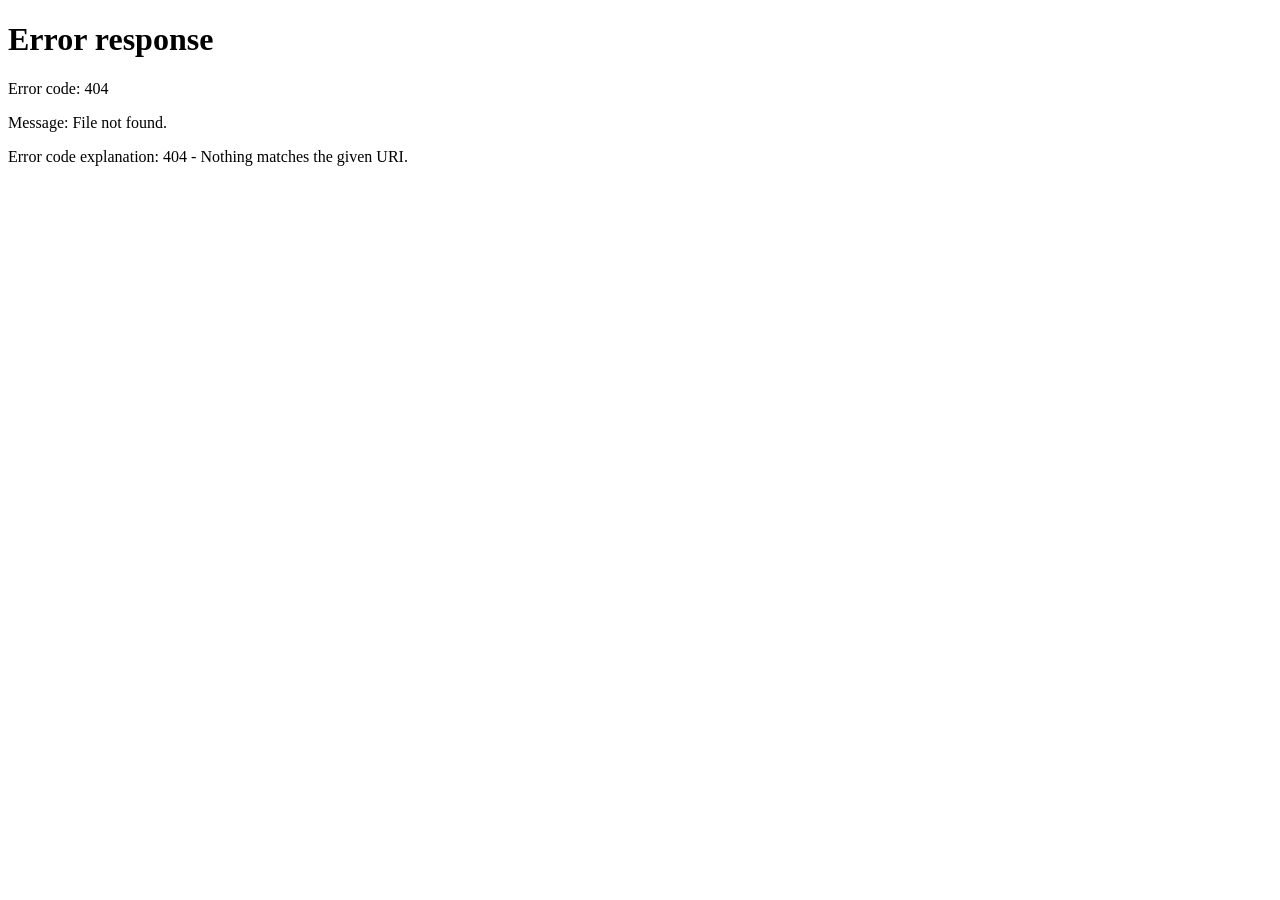
==== commit 5b06437b: "da them avatảr" ====
--- a/index.html
+++ b/index.html
@@ -2,274 +2,17 @@
 <html lang="vi">
 <head>
   <meta charset="UTF-8">
-  <meta name="viewport" content="width=device-width, initial-scale=1.0">
-  <title>Mentor Connect - Cổng kết nối Cố vấn & Học nhóm</title>
-  <meta name="description" content="Nền tảng kết nối người học và cố vấn chuyên môn 1-1 theo kỹ năng mục tiêu và lịch rảnh linh hoạt.">
-
-  <!-- Google Fonts: Be Vietnam Pro kèm fallback system font khi offline -->
-  <link rel="preconnect" href="https://fonts.googleapis.com">
-  <link rel="preconnect" href="https://fonts.gstatic.com" crossorigin>
-  <link href="https://fonts.googleapis.com/css2?family=Be+Vietnam+Pro:wght@400;500;600;700&display=swap" rel="stylesheet">
-
-  <!-- CSS hệ thống -->
-  <link rel="stylesheet" href="css/style.css">
+  <meta http-equiv="refresh" content="0; url=mentor-mentee-connector/index.html">
+  <title>Đang chuyển hướng - Mentor Connect</title>
+  <script>
+    window.location.href = "mentor-mentee-connector/index.html";
+  </script>
 </head>
-<body>
-
-  <!-- ==========================================================================
-       HEADER & THANH ĐIỀU HƯỚNG CHUNG
-       ========================================================================== -->
-  <header class="c-header">
-    <div class="l-container c-header__inner">
-      <a href="index.html" class="c-logo" aria-label="Mentor Connect - Về trang chủ">
-        <span class="c-logo__icon" aria-hidden="true">🤝</span>
-        <div class="c-logo__text">
-          <span class="c-logo__title">Mentor Connect</span>
-          <span class="c-logo__sub">Cổng kết nối Cố vấn & Học nhóm</span>
-        </div>
-      </a>
-
-      <!-- Nút Hamburger Menu trên di động -->
-      <button type="button" class="c-hamburger js-hamburger-btn" aria-label="Mở menu điều hướng" aria-expanded="false" aria-controls="main-nav">
-        <span class="c-hamburger__line"></span>
-        <span class="c-hamburger__line"></span>
-        <span class="c-hamburger__line"></span>
-      </button>
-
-      <!-- Navigation links -->
-      <nav id="main-nav" class="c-nav js-nav-menu" aria-label="Thanh điều hướng chính">
-        <ul class="c-nav__list">
-          <li>
-            <a href="index.html" class="c-nav__link c-nav__link--active" aria-current="page">
-              <span aria-hidden="true">🏠</span> Trang chủ
-            </a>
-          </li>
-          <li>
-            <a href="my-bookings.html" class="c-nav__link">
-              <span aria-hidden="true">📅</span> Lịch hẹn của tôi
-              <span class="c-nav__badge js-nav-upcoming-badge c-nav__badge--empty" aria-label="Số buổi sắp tới">0</span>
-            </a>
-          </li>
-        </ul>
-      </nav>
-    </div>
-  </header>
-
-  <!-- ==========================================================================
-       HERO BANNER & TÌM KIẾM CỐ VẤN
-       ========================================================================== -->
-  <section class="c-hero" aria-labelledby="hero-title">
-    <div class="l-container">
-      <div class="c-hero__badge">
-        <span aria-hidden="true">✨</span> Phân hệ 5: Cố vấn & Học tập 1-1
-      </div>
-      <h1 id="hero-title" class="c-hero__title">
-        Kết nối Cố vấn Chuyên môn<br>Nâng tầm Năng lực Học tập
-      </h1>
-      <p class="c-hero__desc">
-        Tìm kiếm mentor phù hợp theo kỹ năng mục tiêu, đối soát lịch rảnh thông minh và đặt lịch học 1-1 nhanh chóng chỉ trong vài thao tác.
-      </p>
-
-      <!-- Form tìm kiếm từ khóa -->
-      <form class="c-search-bar" id="search-form" role="search" onsubmit="return false;">
-        <div class="c-search-bar__input-wrapper">
-          <span class="c-search-bar__icon" aria-hidden="true">🔍</span>
-          <label for="keyword-input" class="sr-only" style="position: absolute; width: 1px; height: 1px; padding: 0; margin: -1px; overflow: hidden; clip: rect(0, 0, 0, 0); border: 0;">Tìm kiếm theo tên, chức danh, kỹ năng</label>
-          <input 
-            type="search" 
-            id="keyword-input" 
-            class="c-input c-search-bar__input" 
-            placeholder="Nhập tên cố vấn, chức danh, kỹ năng (ví dụ: Web, Python, UI/UX...)"
-            autocomplete="off"
-            aria-label="Tìm kiếm cố vấn"
-          >
-        </div>
-        <button type="submit" class="c-btn c-btn--primary c-btn--lg" id="search-submit-btn">
-          Tìm cố vấn
-        </button>
-      </form>
-    </div>
-  </section>
-
-  <!-- ==========================================================================
-       ĐIỂM NHẤN TẦM NHÌN: CÁCH HOẠT ĐỘNG 3 BƯỚC
-       ========================================================================== -->
-  <section class="c-steps-section" aria-labelledby="steps-title">
-    <div class="l-container">
-      <h2 id="steps-title" class="sr-only" style="position: absolute; width: 1px; height: 1px; padding: 0; margin: -1px; overflow: hidden; clip: rect(0, 0, 0, 0); border: 0;">Cách Mentor Connect hoạt động</h2>
-      <div class="c-steps-grid">
-        <article class="c-step-card">
-          <div class="c-step-card__num">1</div>
-          <div>
-            <h3 class="c-step-card__title">Chọn kỹ năng mục tiêu</h3>
-            <p class="c-step-card__desc">Khám phá danh mục cố vấn chuyên gia từ Web, Data, AI, Thiết kế đến Luyện thi chứng chỉ quốc tế.</p>
-          </div>
-        </article>
-
-        <article class="c-step-card">
-          <div class="c-step-card__num">2</div>
-          <div>
-            <h3 class="c-step-card__title">Ghép lịch rảnh tức thì</h3>
-            <p class="c-step-card__desc">Hệ thống tự động hiển thị các khung giờ rảnh 60 phút trong 7 ngày tới, loại trừ giờ đã kín.</p>
-          </div>
-        </article>
-
-        <article class="c-step-card">
-          <div class="c-step-card__num">3</div>
-          <div>
-            <h3 class="c-step-card__title">Học 1-1 & Đánh giá 360°</h3>
-            <p class="c-step-card__desc">Gặp gỡ trực tuyến, trao đổi chuyên môn sâu và nhận phản hồi toàn diện theo 4 tiêu chuẩn.</p>
-          </div>
-        </article>
-      </div>
-    </div>
-  </section>
-
-  <!-- ==========================================================================
-       KHỐI CHÍNH: DANH SÁCH & BỘ LỌC CỐ VẤN
-       ========================================================================== -->
-  <main class="l-main">
-    <div class="l-container">
-
-      <!-- Tiêu đề & Chọn sắp xếp -->
-      <div class="l-flex l-justify-between l-items-center l-flex-wrap l-gap-4" style="margin-bottom: var(--spacing-4);">
-        <div>
-          <h2 class="c-section-title" style="margin-bottom: var(--spacing-1);">
-            <span aria-hidden="true">👥</span> Đội ngũ Cố vấn Chuyên môn
-          </h2>
-          <p id="results-count" class="l-gap-2" style="font-size: var(--font-size-sm); color: var(--color-text-muted);" aria-live="polite">
-            Đang tải dữ liệu...
-          </p>
-        </div>
-
-        <!-- Bộ chọn sắp xếp -->
-        <div class="l-flex l-items-center l-gap-2">
-          <label for="sort-select" style="font-size: var(--font-size-sm); color: var(--color-text-muted); font-weight: var(--font-weight-medium); white-space: nowrap;">
-            Sắp xếp theo:
-          </label>
-          <select id="sort-select" class="c-select" style="width: auto; padding-right: var(--spacing-8);">
-            <option value="rating-desc">Đánh giá cao nhất</option>
-            <option value="exp-desc">Nhiều kinh nghiệm nhất</option>
-            <option value="name-asc">Tên A-Z</option>
-          </select>
-        </div>
-      </div>
-
-      <!-- Bộ lọc chip kỹ năng (Flexbox Bắt buộc, flex-wrap) -->
-      <div class="c-chip-group" id="skill-chips-container" role="group" aria-label="Bộ lọc kỹ năng">
-        <!-- Render động từ SKILLS -->
-      </div>
-
-      <!-- Danh sách thẻ Cố vấn (Flexbox 3 cột / 2 cột / 1 cột) -->
-      <section id="mentor-list-container" class="c-mentor-list" aria-label="Danh sách các cố vấn">
-        <!-- Render động qua home.js -->
-      </section>
-
-      <!-- Trạng thái khi không tìm thấy kết quả (Empty State) -->
-      <div id="no-results-state" class="c-empty-state" style="display: none;">
-        <div class="c-empty-state__icon" aria-hidden="true">🔎</div>
-        <h3 class="c-empty-state__title">Không tìm thấy cố vấn phù hợp</h3>
-        <p class="c-empty-state__desc">
-          Rất tiếc, không có cố vấn nào khớp với từ khóa tìm kiếm và kỹ năng bạn đã chọn. Vui lòng thử từ khóa khác hoặc đặt lại bộ lọc.
-        </p>
-        <button type="button" class="c-btn c-btn--outline" id="clear-filters-btn">
-          <span aria-hidden="true">↺</span> Đặt lại bộ lọc
-        </button>
-      </div>
-
-      <!-- ==========================================================================
-           ĐIỂM NHẤN TẦM NHÌN: LỘ TRÌNH PHÁT TRIỂN (ROADMAP)
-           ========================================================================== -->
-      <section class="c-roadmap-section" aria-labelledby="roadmap-title">
-        <div class="c-roadmap__header">
-          <span class="c-roadmap__badge">Tầm nhìn dài hạn</span>
-          <h2 id="roadmap-title" class="c-roadmap__title">Lộ trình Phát triển Phân hệ 5</h2>
-          <p class="c-roadmap__desc">
-            Hướng tới hệ sinh thái cố vấn học tập thông minh toàn diện cho sinh viên và giảng viên
-          </p>
-        </div>
-
-        <div class="c-roadmap__grid">
-          <article class="c-roadmap__card">
-            <span class="c-roadmap__tag">Sắp ra mắt</span>
-            <h3 class="c-roadmap__card-title">Ghép cặp AI Thông minh</h3>
-            <p class="c-roadmap__card-desc">
-              Thuật toán tự động phân tích hồ sơ năng lực học tập, mục tiêu nghề nghiệp và khoảng trống kỹ năng để gợi ý cố vấn tối ưu nhất.
-            </p>
-          </article>
-
-          <article class="c-roadmap__card">
-            <span class="c-roadmap__tag">Sắp ra mắt</span>
-            <h3 class="c-roadmap__card-title">Phòng học ảo Tích hợp</h3>
-            <p class="c-roadmap__card-desc">
-              Tích hợp WebRTC video call độ trễ thấp, chia sẻ màn hình, bảng vẽ cộng tác (Whiteboard) và ghi chú buổi học tương tác thời gian thực.
-            </p>
-          </article>
-
-          <article class="c-roadmap__card">
-            <span class="c-roadmap__tag">Sắp ra mắt</span>
-            <h3 class="c-roadmap__card-title">Đánh giá 360° Hai chiều</h3>
-            <p class="c-roadmap__card-desc">
-              Quy chuẩn đánh giá năng lực đa chiều giữa Mentor và Mentee, theo dõi tiến độ hoàn thành mục tiêu học tập qua từng sprint tuần.
-            </p>
-          </article>
-        </div>
-      </section>
-
-    </div>
-  </main>
-
-  <!-- ==========================================================================
-       FOOTER DÙNG CHUNG
-       ========================================================================== -->
-  <footer class="c-footer">
-    <div class="l-container">
-      <div class="c-footer__grid">
-        <div class="c-footer__col" style="flex: 2 1 320px;">
-          <div class="c-logo" style="margin-bottom: var(--spacing-3); color: #ffffff;">
-            <span class="c-logo__icon" style="box-shadow: none;" aria-hidden="true">🤝</span>
-            <span class="c-logo__title" style="color: #ffffff; font-size: var(--font-size-lg);">Mentor Connect</span>
-          </div>
-          <p style="font-size: var(--font-size-xs); line-height: 1.6; max-width: 380px;">
-            Hệ thống Cổng kết nối Cố vấn & Học nhóm (Mentor-Mentee Connector). Sản phẩm bài tập lớn học phần Thiết kế Web hiện đại, xây dựng bằng HTML5 ngữ nghĩa, CSS3 Flexbox và JavaScript thuần.
-          </p>
-        </div>
-
-        <div class="c-footer__col">
-          <h4 class="c-footer__title">Liên kết nhanh</h4>
-          <ul class="c-footer__links">
-            <li><a href="index.html" class="c-footer__link">Tìm kiếm Cố vấn</a></li>
-            <li><a href="my-bookings.html" class="c-footer__link">Lịch hẹn của tôi</a></li>
-            <li><a href="#hero-title" class="c-footer__link">Đầu trang</a></li>
-          </ul>
-        </div>
-
-        <div class="c-footer__col">
-          <h4 class="c-footer__title">Thông tin sinh viên</h4>
-          <ul class="c-footer__links" style="font-size: var(--font-size-xs);">
-            <li>Người học mẫu: <strong>Nguyễn Minh Anh</strong></li>
-            <li>Phân hệ 5: Mentor-Mentee Connector</li>
-            <li>Môi trường: Front-end thuần (Zero-dependency)</li>
-          </ul>
-        </div>
-      </div>
-
-      <div class="c-footer__bottom">
-        <div>&copy; 2026 Mentor-Mentee Connector. Học phần Thiết kế Web. Giữ toàn quyền tác giả.</div>
-        <div>Chuẩn WCAG AA • CSS Flexbox Layout • Vanilla JavaScript (ES6+)</div>
-      </div>
-    </div>
-  </footer>
-
-  <!-- ==========================================================================
-       SCRIPTS: Nạp đúng thứ tự phụ thuộc bắt buộc
-       data.js -> utils.js -> storage.js -> common.js -> home.js
-       ========================================================================== -->
-  <script src="js/data.js"></script>
-  <script src="js/utils.js"></script>
-  <script src="js/storage.js"></script>
-  <script src="js/common.js"></script>
-  <script src="js/home.js"></script>
-
+<body style="font-family: system-ui, sans-serif; display: flex; align-items: center; justify-content: center; height: 100vh; margin: 0; background-color: #f8fafc; color: #0f172a;">
+  <div style="text-align: center; padding: 24px; background: white; border-radius: 12px; box-shadow: 0 4px 6px rgba(0,0,0,0.05); max-width: 450px;">
+    <h2>Cổng kết nối Cố vấn & Học nhóm</h2>
+    <p>Hệ thống đang chuyển hướng tới ứng dụng chính...</p>
+    <p><a href="mentor-mentee-connector/index.html" style="color: #4f46e5; font-weight: bold; text-decoration: none;">Bấm vào đây nếu trình duyệt không tự chuyển hướng</a></p>
+  </div>
 </body>
 </html>
